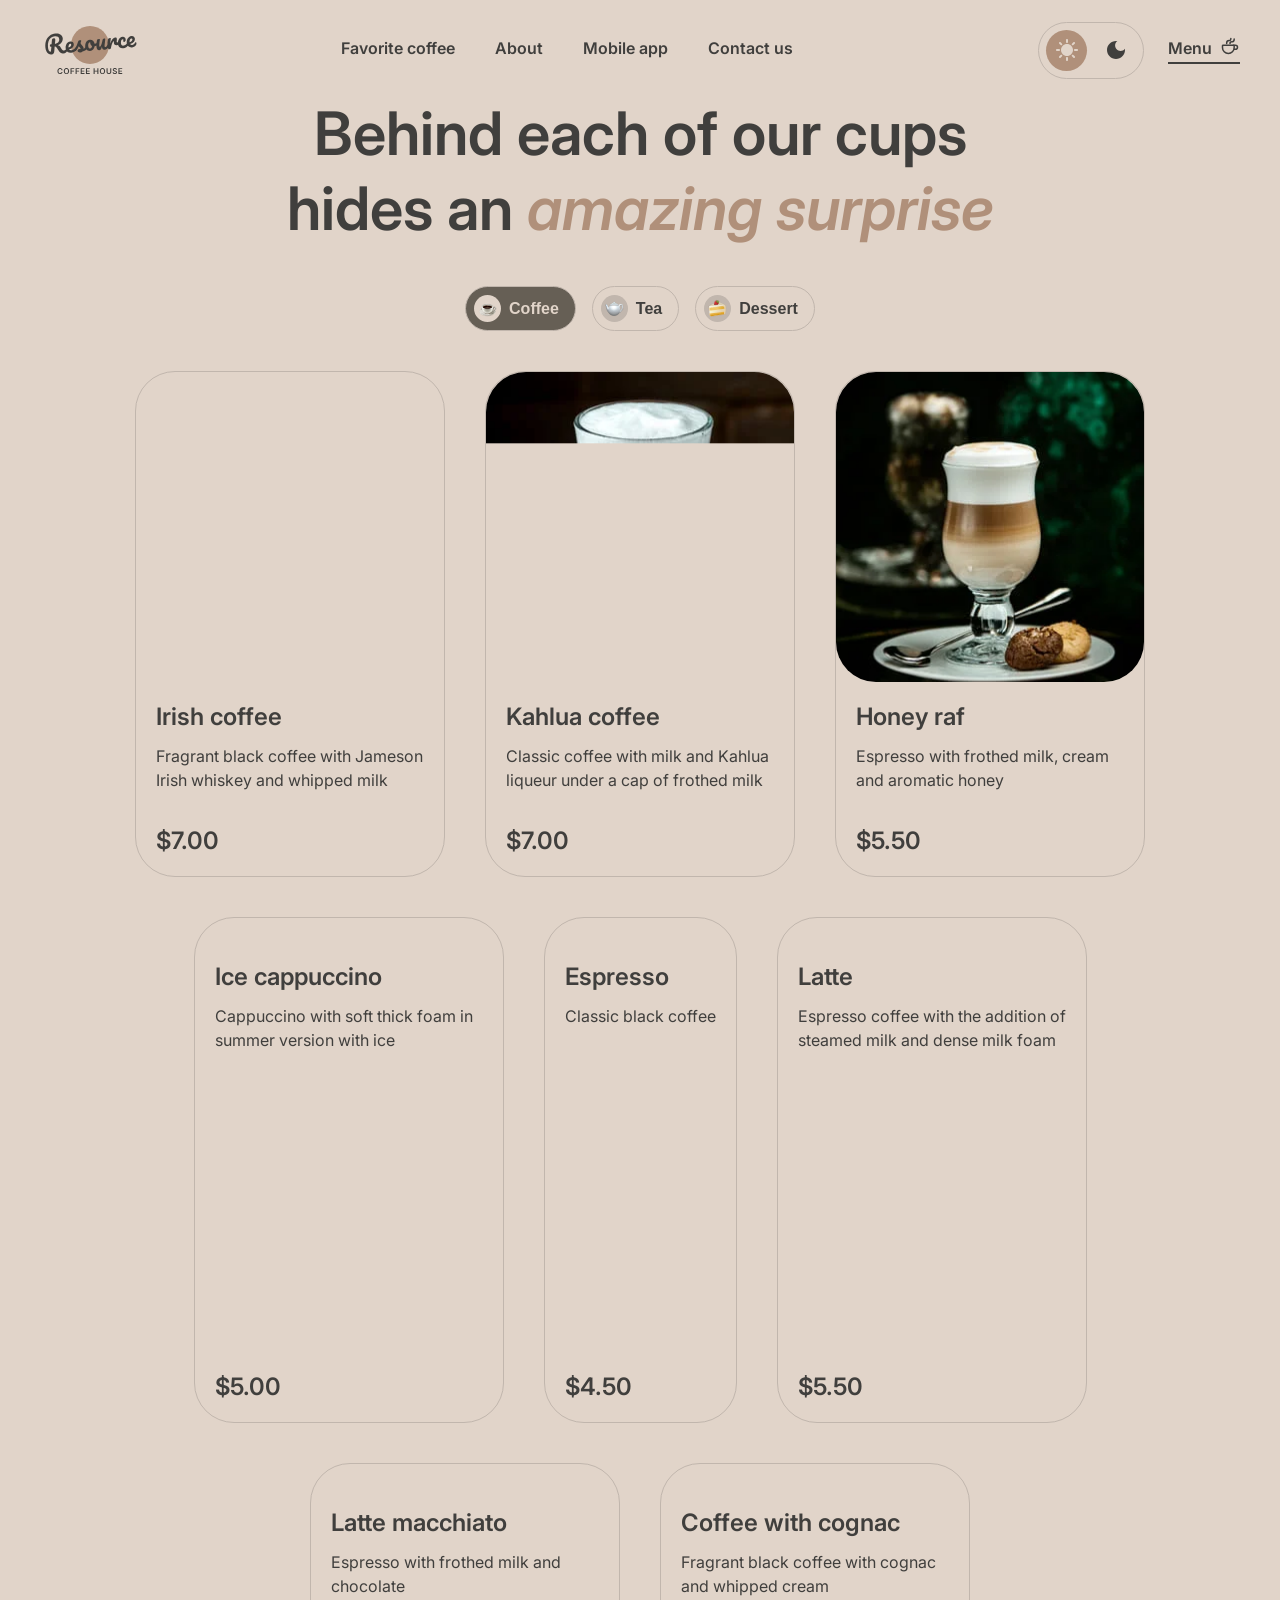
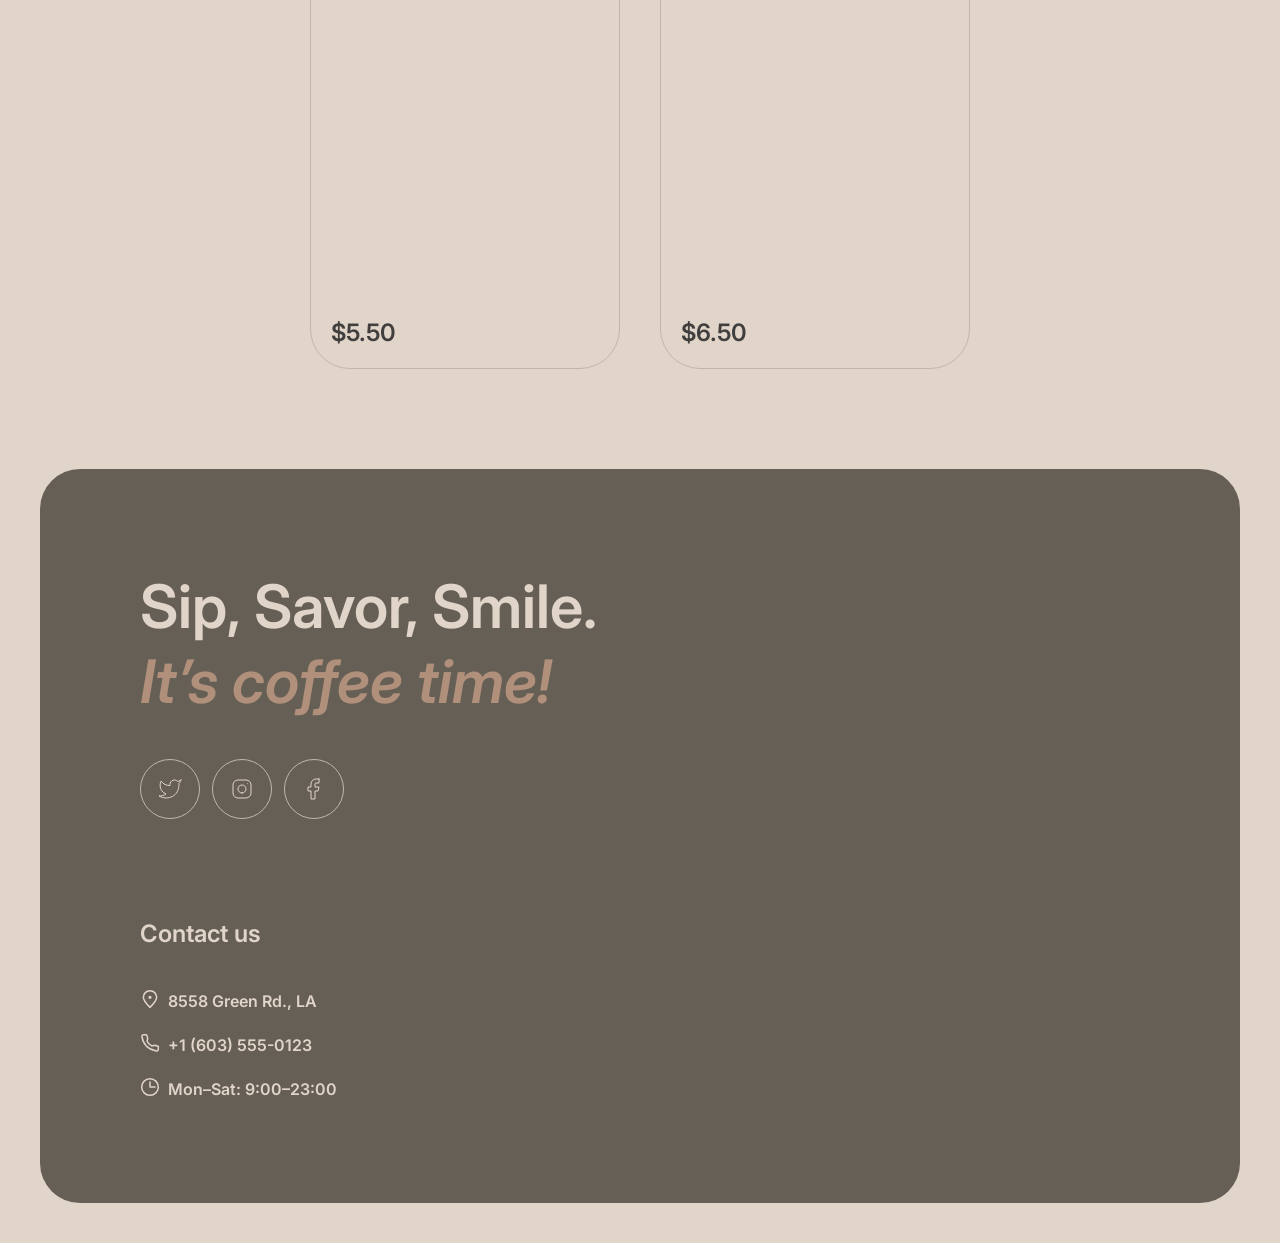
==== menu-copy.html @ 73a3c866 "feat: display main information in modal" ====
<!DOCTYPE html>
<html lang="en" class="page" data-theme="light">
<head>
  <meta charset="UTF-8">
  <meta name="viewport" content="width=device-width, initial-scale=1.0">
  <script>
    (function () {
      try {
        const stored = localStorage.getItem('theme');
        const systemPrefers = matchMedia('(prefers-color-scheme: dark)').matches ? 'dark' : 'light';
        const theme = stored === 'dark' || stored === 'light' ? stored : systemPrefers;
        document.documentElement.setAttribute('data-theme', theme);
      } catch (e) {}
      document.documentElement.classList.add('no-transition');
      window.addEventListener('load', () => {
        requestAnimationFrame(() => {
          document.documentElement.classList.remove('no-transition');
        });
      });
    })();
  </script>
  <link rel="shortcut icon" href="assets/img/logo-dark.svg" type="image/x-icon">
  <link rel="preconnect" href="https://fonts.googleapis.com">
  <link rel="preconnect" href="https://fonts.gstatic.com" crossorigin>
  <link href="https://fonts.googleapis.com/css2?family=Inter:ital,opsz,wght@0,14..32,100..900;1,14..32,100..900&display=swap" rel="stylesheet">
  <link rel="stylesheet" href="css/style.css">
  <title>Coffee House</title>
</head>
<body>
  <header class="header container">
    <a class="header__logo" href="index.html" aria-label="Resource - Home">
      <img class="header__logo-img header__logo-img--light" aria-hidden="true" src="assets/img/logo.svg" alt="">
      <img class="header__logo-img header__logo-img--dark" aria-hidden="true" src="assets/img/logo-dark.svg" alt="">
    </a>
    <nav class="nav" aria-label="Main">
      <ul class="nav__list">
        <li class="nav__item"><a class="nav__link" href="index.html#coffee">Favorite coffee</a></li>
        <li class="nav__item"><a class="nav__link" href="index.html#about">About</a></li>
        <li class="nav__item"><a class="nav__link" href="index.html#mobile">Mobile app</a></li>
        <li class="nav__item"><a class="nav__link" href="#contact">Contact us</a></li>
        <li class="nav__item nav__item--last">
          <a class="nav__link menu menu--active menu--mobile" href="menu.html">
            <span class="menu__text">Menu</span>
            <svg class="menu__icon nav__icon" aria-hidden="true" focusable="false" width="20" height="20" viewBox="0 0 20 20" fill="none" xmlns="http://www.w3.org/2000/svg">
              <path class="menu__path" d="M14.167 9.76667V11.6667C14.167 14.8883 11.5553 17.5 8.33366 17.5C5.112 17.5 2.50033 14.8883 2.50033 11.6667V9.76667C2.50033 9.4353 2.76896 9.16667 3.10033 9.16667H13.567C13.8984 9.16667 14.167 9.4353 14.167 9.76667Z" stroke="#403F3D" stroke-width="1.5" stroke-linecap="round" stroke-linejoin="round"/>
              <path class="menu__path" d="M10.0003 7.50008C10.0003 6.66675 10.5956 5.83341 11.786 5.83341C13.101 5.83341 14.167 4.76743 14.167 3.45246V2.91675" stroke="#403F3D" stroke-width="1.5" stroke-linecap="round" stroke-linejoin="round"/>
              <path class="menu__path" d="M6.66634 7.5V7.08333C6.66634 5.70262 7.78563 4.58333 9.16634 4.58333C10.0868 4.58333 10.833 3.83714 10.833 2.91667V2.5" stroke="#403F3D" stroke-width="1.5" stroke-linecap="round" stroke-linejoin="round"/>
              <path class="menu__path" d="M13.333 9.16675H15.4163C16.5669 9.16675 17.4997 10.0995 17.4997 11.2501C17.4997 12.4007 16.5669 13.3334 15.4163 13.3334H14.1663" stroke="#403F3D" stroke-width="1.5" stroke-linecap="round" stroke-linejoin="round"/>
            </svg>
          </a>
        </li>
      </ul>
    </nav>
    <div class="header__actions">
      <button class="theme-switch" type="button" role="switch" aria-checked="false" aria-label="Switch theme">
        <span class="theme-switch__icon-wrapper theme-switch__icon-wrapper--light">
          <svg class="theme-switch__icon" width="22" height="22" viewBox="0 0 22 22" fill="none" xmlns="http://www.w3.org/2000/svg">
            <path class="theme-switch__path" d="M10 3V1C10 0.45 10.45 0 11 0C11.55 0 12 0.45 12 1V3C12 3.55 11.55 4 11 4C10.45 4 10 3.55 10 3ZM17.36 6.05L18.77 4.63C19.16 4.24 19.16 3.61 18.77 3.22C18.38 2.83 17.75 2.83 17.36 3.22L15.95 4.64C15.56 5.03 15.56 5.66 15.95 6.05C16.34 6.44 16.97 6.44 17.36 6.05ZM21 10H19C18.45 10 18 10.45 18 11C18 11.55 18.45 12 19 12H21C21.55 12 22 11.55 22 11C22 10.45 21.55 10 21 10ZM11 18C10.45 18 10 18.45 10 19V21C10 21.55 10.45 22 11 22C11.55 22 12 21.55 12 21V19C12 18.45 11.55 18 11 18ZM4.64 6.05L3.22 4.64C2.83 4.25 2.83 3.61 3.22 3.23C3.61 2.85 4.25 2.84 4.63 3.23L6.04 4.64C6.43 5.03 6.43 5.67 6.04 6.05C5.65 6.43 5.02 6.44 4.64 6.05ZM15.95 15.95C15.56 16.34 15.56 16.98 15.95 17.36L17.36 18.77C17.75 19.16 18.39 19.16 18.77 18.77C19.16 18.38 19.16 17.74 18.77 17.36L17.36 15.95C16.98 15.56 16.34 15.56 15.95 15.95ZM1 12H3C3.55 12 4 11.55 4 11C4 10.45 3.55 10 3 10H1C0.45 10 0 10.45 0 11C0 11.55 0.45 12 1 12ZM4.64 18.78L6.05 17.37C6.44 16.98 6.44 16.34 6.05 15.96C5.66 15.58 5.02 15.57 4.64 15.96L3.23 17.37C2.84 17.76 2.84 18.4 3.23 18.78C3.61 19.17 4.25 19.17 4.64 18.78ZM11 5C7.69 5 5 7.69 5 11C5 14.31 7.69 17 11 17C14.31 17 17 14.31 17 11C17 7.69 14.31 5 11 5Z"/>
          </svg>
        </span>
        <span class="theme-switch__icon-wrapper theme-switch__icon-wrapper--dark">
          <svg class="theme-switch__icon" width="18" height="18" viewBox="0 0 18 18" fill="none" xmlns="http://www.w3.org/2000/svg">
            <path class="theme-switch__path" d="M9 0C4.03 0 0 4.03 0 9C0 13.97 4.03 18 9 18C13.97 18 18 13.97 18 9C18 8.54 17.96 8.08 17.9 7.64C16.92 9.01 15.32 9.9 13.5 9.9C10.52 9.9 8.1 7.48 8.1 4.5C8.1 2.69 8.99 1.08 10.36 0.0999999C9.92 0.0399999 9.46 0 9 0Z"/>
          </svg>
        </span>
      </button>
      <a class="nav__link menu  menu--active menu--desktop" href="menu.html">
        <span class="menu__text">Menu</span>
        <svg class="menu__icon" aria-hidden="true" focusable="false" width="20" height="20" viewBox="0 0 20 20" fill="none" xmlns="http://www.w3.org/2000/svg">
          <path class="menu__path" d="M14.167 9.76667V11.6667C14.167 14.8883 11.5553 17.5 8.33366 17.5C5.112 17.5 2.50033 14.8883 2.50033 11.6667V9.76667C2.50033 9.4353 2.76896 9.16667 3.10033 9.16667H13.567C13.8984 9.16667 14.167 9.4353 14.167 9.76667Z" stroke="#403F3D" stroke-width="1.5" stroke-linecap="round" stroke-linejoin="round"/>
          <path class="menu__path" d="M10.0003 7.50008C10.0003 6.66675 10.5956 5.83341 11.786 5.83341C13.101 5.83341 14.167 4.76743 14.167 3.45246V2.91675" stroke="#403F3D" stroke-width="1.5" stroke-linecap="round" stroke-linejoin="round"/>
          <path class="menu__path" d="M6.66634 7.5V7.08333C6.66634 5.70262 7.78563 4.58333 9.16634 4.58333C10.0868 4.58333 10.833 3.83714 10.833 2.91667V2.5" stroke="#403F3D" stroke-width="1.5" stroke-linecap="round" stroke-linejoin="round"/>
          <path class="menu__path" d="M13.333 9.16675H15.4163C16.5669 9.16675 17.4997 10.0995 17.4997 11.2501C17.4997 12.4007 16.5669 13.3334 15.4163 13.3334H14.1663" stroke="#403F3D" stroke-width="1.5" stroke-linecap="round" stroke-linejoin="round"/>
        </svg>
      </a>
      <button
        class="burger"
        type="button"
        aria-expanded="false"
        aria-controls="main-nav"
        aria-label="Open menu"
      >
      <span class="burger__box" aria-hidden="true">
        <span class="burger__line burger__line--top"></span>
        <span class="burger__line burger__line--bottom"></span>
      </span>
    </button>
    </div>
  </header>

  <main class="main container">
    <div class="section">
      <h1 class="visually-hidden">Menu</h1>
      <p class="title title--menu">Behind each of our cups hides an <span class="title--highlight">amazing surprise</span></p>
      
      <dialog class="modal" aria-describedby="modal-title">
        <article class="card">
          <div class="card__picture-wrapper">
            <picture class="card__picture">
              <!-- mobile -->
              <source
              media="(max-width: 680px)"
              srcset="[data-uri]">

              <!-- desktop-tablet -->
              <source srcset="assets/img/menu/coffee-1-340.webp 1x, assets/img/menu/coffee-1.webp 2x" type="image/webp">
              <source srcset="assets/img/menu/coffee-1-340.jpg 1x, assets/img/menu/coffee-1.jpg 2x" type="image/jpeg">
    
              <!-- fallback -->
              <img class="card__img" src="assets/img/menu/coffee-1-340.jpg" alt="" loading="lazy">
            </picture>
          </div>
          <div class="card__content">
            <h2 class="card__title modal__title" id="modal-title">Irish coffee</h2>
            <p class="card__description modal__description">
              Fragrant black coffee with Jameson Irish whiskey and whipped milk
            </p>

            <fieldset>
              <legend>Size</legend>
              <input id="s-option" type="radio" name="sizes" value="s" checked/>
              <label for="s-option">200ml</label>
              <input id="m-option" type="radio" name="sizes" value="m" />
              <label for="m-option">300ml</label>
              <input id="l-option" type="radio" name="sizes" value="l" />
              <label for="l-option">400ml</label>
            </fieldset>

            <fieldset>
              <legend>
                Additives
              </legend>

              <input 
                type="checkbox" 
                id="sugar-option" 
                name="additives" 
                value="sugar" 
              />
              <label for="sugar-option">Sugar</label>

              <input
                type="checkbox"
                id="cinnamon-option"
                name="additives"
                value="cinnamon"
              />
              <label for="cinnamon-option">Cinnamon</label>
              <input
                type="checkbox"
                id="syrup-option"
                name="additives"
                value="syrup"
              />
              <label for="syrup-option">Syrup</label>
              
            </fieldset>
            
            <p class="card__price modal__price">$7.00</p>
            <button type="button" class="modal__close">
              <span class="modal__close-text">Close</span>
            </button>
          </div>
        </article>
      </dialog>
      <div class="cards"></div>
    </div>
  </main>

  <footer class="footer container">
    <div class="footer__social">
      <p class="title">Sip, Savor, Smile. <br><span class="title--highlight">It’s coffee time!</span></p>
      <ul class="social-links">
        <li class="social-links__item">
          <a class="social-links__a" href="https://x.com/" aria-label="X (Twitter)">
            <svg class="social-links__icon" aria-hidden="true" viewBox="0 0 24 24" fill="none" xmlns="http://www.w3.org/2000/svg">
              <path class="social-links__path" d="M23 3.01006C23 3.01006 20.9821 4.20217 19.86 4.54006C19.2577 3.84757 18.4573 3.35675 17.567 3.13398C16.6767 2.91122 15.7395 2.96725 14.8821 3.29451C14.0247 3.62177 13.2884 4.20446 12.773 4.96377C12.2575 5.72309 11.9877 6.62239 12 7.54006V8.54006C10.2426 8.58562 8.50127 8.19587 6.93101 7.4055C5.36074 6.61513 4.01032 5.44869 3 4.01006C3 4.01006 -1 13.0101 8 17.0101C5.94053 18.408 3.48716 19.109 1 19.0101C10 24.0101 21 19.0101 21 7.51006C20.9991 7.23151 20.9723 6.95365 20.92 6.68006C21.9406 5.67355 23 3.01006 23 3.01006Z" stroke-linecap="round" stroke-linejoin="round"/>
            </svg>
          </a>
        </li>
        <li class="social-links__item">
          <a class="social-links__a" href="https://www.instagram.com/" aria-label="Instagram">
            <svg class="social-links__icon" aria-hidden="true" viewBox="0 0 24 24" fill="none" xmlns="http://www.w3.org/2000/svg">
              <path class="social-links__path" d="M12 16C14.2091 16 16 14.2091 16 12C16 9.79086 14.2091 8 12 8C9.79086 8 8 9.79086 8 12C8 14.2091 9.79086 16 12 16Z" stroke-linecap="round" stroke-linejoin="round"/>
              <path class="social-links__path" d="M3 16V8C3 5.23858 5.23858 3 8 3H16C18.7614 3 21 5.23858 21 8V16C21 18.7614 18.7614 21 16 21H8C5.23858 21 3 18.7614 3 16Z"/>
              <path class="social-links__path" d="M17.5 6.51L17.51 6.49889" stroke-linecap="round" stroke-linejoin="round"/>
            </svg>
          </a>
        </li>
        <li class="social-links__item">
          <a class="social-links__a" href="https://www.facebook.com/" aria-label="Facebook">
            <svg class="social-links__icon" aria-hidden="true" viewBox="0 0 24 24" fill="none" xmlns="http://www.w3.org/2000/svg">
              <path class="social-links__path" d="M17 2H14C12.6739 2 11.4021 2.52678 10.4645 3.46447C9.52678 4.40215 9 5.67392 9 7V10H6V14H9V22H13V14H16L17 10H13V7C13 6.73478 13.1054 6.48043 13.2929 6.29289C13.4804 6.10536 13.7348 6 14 6H17V2Z" stroke-linecap="round" stroke-linejoin="round"/>
            </svg>
          </a>
        </li>
      </ul>
    </div>
    <section class="footer__contact" id="contact" aria-labelledby="contact-title">
      <h2 id="contact-title" class="footer__title">Contact us</h2>
      <address class="footer-address">
        <a 
          class="footer-address__item footer-address__item--location"
          href="https://www.google.com/maps/search/?api=1&query=8558+Green+Rd,+Los+Angeles,+CA"
          target="_blank"
          rel="noopener noreferrer"
        >
          8558 Green Rd., LA
        </a>
        <a 
          class="footer-address__item footer-address__item--tel" 
          href="tel:+16035550123"
        >
          +1 (603) 555-0123
        </a>
      </address>
      <p class="footer-time footer-address__item--time">Mon–Sat: 9:00–23:00</p>
    </section>
  </footer>
  <script type="module" src="scripts/index.js"></script>
</body>
</html>
---- css/style.css ----
:root {
  color-scheme: light;
  /* Colors */
  --text-primary: #403f3d;
  --text-inverse: #e1d4c9;
  --text-accent: #b0907a;

  --bg-page: #e1d4c9;
  --bg-container: #665f55;
  --bg-overlay: rgb(64 63 61 / 80%);

  --border-primary: #c1b6ad;
  --border-inverse: #665f55;
  --modal-primary: #403F3DCC;

  /* Typography  */
  --font-size-h1: 4.5rem;
  --font-size-h2: 3.75rem;
  --font-size-h3: 1.5rem;
  --font-size-regular: 1rem;
  --font-size-small: 0.625rem;
  --font-size-menu: 2rem;

  --line-height-standard: 150%;
  --line-height-button-small: 140%;
  --line-height-title: 125%;
  --line-height-h1: 105%;

  --font-weight-standard: 400;
  --font-weight-bold: 600;

  /* Spacing */
  --indent-standard: 2.5rem; /*40px*/
  --indent-half: 1.25rem; /*20px*/
  --indent-small: 1rem; /*16px*/
  --indent-section: 6.25rem; /*100px*/
  --indent-button: 4rem; /*64px*/
  --indent-button-small: 0.75rem; /*12px*/
  --indent-gap: 0.75rem; /*12px*/
  --indent-icon-gap: 0.5rem; /*8px*/
  --indent-nav-gap: 1.5rem; /*24px*/
  --indent-gap-small: 0.125rem;
  --indent-icon: 1.063rem; /*17px*/
  --indent-tablet: 3.75rem; /*60px*/

  /* Radius */
  --radius-big: 6.25rem; /*100px*/
  --radius-standard: 2.5rem; /*40px*/
  --radius-half: 1.25rem; /*20px*/

  /* Components */
  --size-card: 30rem;
  --size-slider-button: 3.75rem;
  --size-dot-gap: 0.75rem; /*12px*/
  --size-dot-width: 2.5rem;
  --size-dot-height: 0.25rem;

  --size-about-width: 41.25rem;
  --size-about-big-height: 36.875rem;
  --size-about-small-height: 26.875rem;
  --size-button-icon: 2.25rem; /*36px*/
  --size-social-icon: 1.5rem; /*24px*/
  --size-icon-standard: 1.5rem; /*24px*/
  --size-icon-small: 1.25rem; /*20px*/
  --size-icon-big: 2.5rem; /*40px*/

  --max-width-button: 12.5rem;
  --min-width-button: 12.5rem;
  --max-width-container: 85rem;
}

[data-theme="dark"] {
  color-scheme: dark;

  --text-primary: #e1d4c9;
  --text-inverse: #e1d4c9;
  --text-accent: #b0907a;

  --bg-page: #292826;
  --bg-container: #403f3d;
  --bg-overlay: rgb(41 40 38 / 80%);

  --border-primary: #665f55;
  --border-inverse: #c1b6ad;
}

*, 
*::after, 
*::before {
  box-sizing: border-box;
}

.page {
  font-size: 16px;
  scroll-behavior: smooth;
}

.page--locked,
.page--clip {
  overflow: hidden;
}

.visually-hidden {
  position: absolute;
  width: 1px;
  height: 1px;
  overflow: hidden;
  clip-path: inset(50%);
  white-space: nowrap;
  padding: 0;
  margin: -1px;
  border: 0;
}

body {
  display: block;
  margin: 0;
  padding: 0 var(--indent-standard);
  font-family: "Inter", sans-serif;
  font-optical-sizing: auto;
  font-weight: var(--font-weight-standard);
  font-style: normal;
  line-height: var(--line-height-standard);
  color: var(--text-primary);
  background-color: var(--bg-page);
}

.container {
  max-width: var(--max-width-container);
  margin: 0 auto;
}

/* Header */
.header {
  display: flex;
  justify-content: space-between;
  align-items: center;
  padding-top: var(--indent-half);
  margin-bottom: var(--indent-small);
  color: var(--text-primary);
}

.header__logo {
  display: flex;
  align-items: center;
  text-decoration: none;
  height: 3.75rem;
}

.header__logo-img--dark {
  display: none;
}

[data-theme="dark"] .header__logo-img--light {
  display: none;
}

[data-theme="dark"] .header__logo-img--dark {
  display: block;
}

.header__actions {
  display: flex;
  align-items: center;
  gap: var(--indent-nav-gap);
  padding-left: 2.75rem;
}

/* Navigation */
.nav {
  display: flex;
}

.nav__list {
  display: flex;
  list-style: none;
  margin: 0;
  padding: 0;
  gap: var(--indent-standard);
}

.nav__item {
  display: block;
}

.nav__link {
  position: relative;
  display: block;
  padding-bottom: 4px;
  font-family: inherit;
  font-weight: var(--font-weight-bold);
  color: var(--text-primary);
  text-decoration: none;
  line-height: var(--line-height-standard);
  overflow-x: hidden;
  transition: color 0.15s ease-in;
}

.nav__item--last {
  display: none;
}

/* Menu */
.menu {
  position: relative;
  display: flex;
  gap: var(--indent-icon-gap);
  text-decoration: none;
  font-size: var(--font-size-regular);
  font-weight: var(--font-weight-bold);
  line-height: var(--line-height-standard);
  padding-bottom: 4px;
  overflow-x: hidden;
}

.nav__link::after,
.menu::after {
  content: '';
  display: block;
  position: absolute;
  bottom: 0;
  width: 100%;
  height: 2px;
  background-color: var(--text-primary);
  transform: translateX(-101%);
  transition: transform 0.15s ease-in;
}

.menu__path {
  stroke: var(--text-primary);
}



.nav__link--active::after,
.menu--active::after {
  transform: translateX(0%);
  transition: none;
}

/* Theme-switch */
.theme-switch {
  display: flex;
  padding: 7px;
  border: 1px solid var(--border-primary);
  border-radius: var(--radius-big);
  gap: 8px;
  background: none;
  font: inherit;
  color: inherit;
  text-align: left;
  cursor: pointer;
}

.theme-switch__icon-wrapper {
  position: relative;
  display: block;
  width: 41px;
  height: 41px;
  border-radius: 50%;
  transition: background-color 0.15s ease-in;
}

.theme-switch__icon-wrapper--light {
  background-color: var(--text-accent);
}

.theme-switch__icon-wrapper--light .theme-switch__path {
  fill: var(--text-inverse);
}


.theme-switch__icon-wrapper--dark .theme-switch__path {
  fill: var(--text-primary);
}

.theme-switch__icon {
  position: absolute;
  top: 50%;
  left: 50%;
  transform: translate(-50%, -50%);
}

[data-theme = "dark"] .theme-switch__icon-wrapper--light {
  background-color: transparent;
}

[data-theme = "dark"] .theme-switch__icon-wrapper--dark {
  background-color: var(--text-accent);
}

/* Burger */
.burger {
  display: none;
}


/* Button */
.button {
  display: inline-block;
  border: none;
  padding: var(--indent-half) var(--indent-button);
  background-color: var(--bg-page);
  border-radius: var(--radius-big);
  line-height: var(--line-height-standard);
  font-weight: var(--font-weight-bold);
  font-size: var(--font-size-regular);
  color: var(--text-primary);
}

.button-hero { 
  position: relative;
  display: flex;
  min-width: 12.5rem;
  min-height: 64px;
  gap: var(--indent-icon-gap);
  text-decoration: none;
  font-size: var(--font-size-regular);
  font-weight: var(--font-weight-bold);
  line-height: var(--line-height-standard);
  overflow-x: hidden;
  padding-right: calc(var(--indent-button) - var(--size-icon-small) - var(--indent-icon-gap));
}

.button-hero__wrapper {
  position: absolute;
  display: inline-block;
  gap: 8px;
  transform: translateX(15px);
  transition: transform 0.15s ease-in;
}

.button-hero__text {
  display: block;
  padding-right: 28px;
}

.button-hero__icon {
  position: absolute;
  top: 50%;
  left: 100%;
  display: inline-block;
  transform: translate(-100%, -50%);
  opacity: 0;
  transition: opacity 0.2s ease-in;
}

.button-hero__path {
  stroke: var(--text-primary);
}

/* Title */
.title {
  margin: 0;
  margin-bottom: var(--indent-standard);
  font-size: var(--font-size-h2);
  line-height: var(--line-height-title);
  font-weight: var(--font-weight-bold);
}

.title--highlight {
  color: var(--text-accent);
  font-style: italic;
}

.title--menu {
  max-width: 50rem;
  margin-left: auto;
  margin-right: auto;
  text-align: center;
}

/* Section */
.section {
  margin-bottom: var(--indent-section);
}

/* Hero Section */
.hero {
  display: flex;
  padding: var(--indent-section);
  background-color: var(--bg-container);
  background-image: url("../assets/img/img-hero.jpg");
  background-size: cover;
  background-position: center;
  border-radius: var(--radius-standard);
}

.hero__content {
  display: flex;
  max-width: 40%;
  min-width: 33rem;
  flex-direction: column;
  align-items: flex-start;
  color: var(--text-inverse);
}

.hero__title {
  margin: 0;
  margin-bottom: var(--indent-standard);
  font-size: var(--font-size-h1);
  line-height: var(--line-height-h1);
}

.hero__title--highlight {
  color: var(--text-accent);
  font-style: italic;
}

.hero__description {
  margin: 0;
  margin-bottom: var(--indent-standard);
  font-size: var(--font-size-regular);
  line-height: var(--line-height-standard);
  font-weight: var(--font-weight-standard);
}

/* Slider */
.slider {
  position: relative;
  width: 100%;
  display: flex;
  flex-direction: column;
  align-items: center;
}

.slider-nav {
  position: absolute;
  display: flex;
  width: 100%;
  justify-content: space-between;
  top: 47%;
  transform: translateY(-50%);
}

.slider-nav__button {
  width: var(--size-slider-button);
  height: var(--size-slider-button);
  border: 1px solid var(--border-inverse);
  border-color: var(--border-inverse);
  background-color: transparent;
  border-radius: 50%;
  cursor: pointer;
  
  transition: background-color 0.15s ease-in, border-color 0.15s ease-in;
}


.slider-nav__path {
  stroke: var(--text-primary)
}

.slider-track-wrapper {
  width: calc(100% - 308px);
  overflow: hidden;
}

.slider-track {
  display: flex;
  margin-bottom: var(--indent-half);
}

.slider-card {
  min-width: 100%;
  display: flex;
  flex-direction: column;
  align-items: center;
  justify-content: center;
}

.slider-card__picture {
  width: var(--size-card);
  height: var(--size-card);
}

.slider-card__image-wrapper {
  width: var(--size-card);
  height: var(--size-card);
  margin-bottom: var(--indent-half);
  overflow: hidden;
}

.slider-card__title {
  margin: 0;
  margin-bottom: var(--indent-small);
  max-width: var(--size-card);
  font-size: var(--font-size-h3);
  line-height: var(--line-height-title);
  font-weight: var(--font-weight-bold);
}

.slider-card__price {
  margin: 0;
  max-width: var(--size-card);
  font-size: var(--font-size-h3);
  line-height: var(--line-height-title);
  font-weight: var(--font-weight-bold);
}

.slider-card__description {
  margin: 0;
  margin-bottom: var(--indent-small);
  max-width: var(--size-card);
  text-align: center;
  font-size: var(--font-size-regular);
  font-weight: var(--font-weight-standard);
  line-height: var(--line-height-standard);
}

.slider-dots {
  display: flex;
  justify-content: center;
  gap: var(--size-dot-gap);
}

.slider-dot {
  position: relative;
  width: var(--size-dot-width);
  height: var(--indent-half);
  border: none;
  background: none;
  cursor: pointer;
}

.slider-dot::before {
  content: "";
  position: absolute;
  bottom: 0;
  width: var(--size-dot-width);
  height: var(--size-dot-height);
  border-radius: var(--radius-big);
  background-color: var(--border-primary);
  transform: translate(-50%, 50%);
  transition: background-color 0.15s ease-in;
}

.slider-dot[aria-current="true"]::before {
  background-color: var(--border-inverse);
}

.coffee {
  display: flex;
  flex-direction: column;
  align-items: center;
  justify-content: center;
}

/* about */
.about__pictures {
  display: grid;
  grid-template-columns:repeat(2, 1fr);
  grid-template-rows: 
    var(--size-about-small-height) 
    calc(
      var(--size-about-big-height)
      - var(--size-about-small-height)
      - var(--indent-standard)
    )
    var(--size-about-small-height);
  gap: var(--indent-standard);
  margin: 0;
  padding: 0;
}

.about__picture-wrapper {
  overflow: hidden;
  border-radius: var(--radius-half);
}

.about__picture-wrapper--big-top {
  grid-column: 1;
  grid-row: 1 / 3;
}

.about__picture-wrapper--small-top {
  grid-column: 2;
  grid-row: 1;
}

.about__picture-wrapper--small-bottom {
  grid-column: 1;
  grid-row: 3;
}

.about__picture-wrapper--big-bottom {
  grid-column: 2;
  grid-row: 2 / 4;
}

.about__picture {
  display: block;
  width: 100%;
  height: 100%;
  cursor: pointer;
}

.about__img {
  width: 100%;
  height: 100%;
  object-fit: cover;
  scale: 1.1;
  transition: scale 0.15s ease-in;
}

/*mobile*/
.mobile {
  display: flex;
  align-items: center;
  gap: var(--indent-section);
  width: 100%;
}

.mobile__content {
  display: flex;
  flex-direction: column;
  max-width: calc(50% - var(--indent-section)/2);
}

.mobile__description {
  margin: 0;
  margin-bottom: var(--indent-standard);
}

.mobile__links {
  display: flex;
  justify-content: flex-start;
  list-style: none;
  margin: 0;
  padding: 0;
  gap: var(--indent-half);
}

.mobile__link-container {
  width: calc(50% - var(--indent-half) / 2);
  max-width: var(--max-width-button);
}

.mobile__link {
  position: relative;
  display: flex;
  flex-direction: column;
  gap: var(--indent-gap-small);
  width: 100%;
  max-width: var(--max-width-button);
  padding: var(--indent-button-small);
  padding-left: calc(var(--indent-half) + var(--size-button-icon) + var(--indent-icon-gap));
  border: 1px solid var(--border-inverse);
  border-radius: var(--radius-big);
  text-decoration: none;
  font-weight: var(--font-weight-bold);
  line-height: var(--line-height-standard);
  color: var(--text-primary);
  transition: background-color 0.15s ease-in, border-color 0.15s ease-in, color 0.15s ease-in;
}

.mobile__link-svg {
  position: absolute;
  left: var(--indent-half);
  width: var(--size-button-icon);
  height: var(--size-button-icon);
}

.mobile__link-text--small {
  font-size: var(--font-size-small);
  line-height: var(--line-height-button-small);
}

.mobile__path {
  fill: var(--text-primary);
  transition: fill 0.15s ease-in;
}

/* footer */
.footer {
  display: flex;
  align-items: center;
  background-color: var(--bg-container);
  margin-bottom: var(--indent-standard);
  padding: var(--indent-section);
  border-radius: var(--radius-standard);
  color: var(--text-inverse);
  gap: var(--indent-section);
}

.footer__social {
  width: calc(50% - var(--indent-section) / 2);
}

.footer__title {
  margin: 0;
  margin-bottom: var(--indent-standard);
  font-size: var(--font-size-h3);
  font-weight: var(--font-weight-bold);
  line-height: var(--line-height-title);
}

.footer-address {
  display: flex;
  flex-direction: column;
  gap: calc(var(--indent-half) - 2px);
  font-style: normal;
  margin-bottom: calc(var(--indent-half) - 2px);
}

.footer-address__item,
.footer-time {
  position: relative;
  padding: 0;
  margin: 0;
  padding-left: calc(var(--indent-half) + var(--indent-icon-gap));
  padding-bottom: 2px;
  font-size: var(--font-size-regular);
  line-height: var(--line-height-standard);
  font-weight: var(--font-weight-bold);
  text-decoration: none;
  color: var(--text-inverse);
  overflow-x: hidden;
}

.footer-address__item::before,
.footer-time::before {
  position: absolute;
  content: '';
  display: block;
  width: var(--size-icon-small);
  height: var(--size-icon-small);
  top: 0;
  left: 0;
  background-repeat: no-repeat;
}

.footer-address__item::after,
.footer-time::after {
  position: absolute;
  content: '';
  display: block;
  width: 100%;
  height: 2px;
  bottom: 0;
  left: 0;
  background-color: var(--text-inverse);
  transform: translateX(-101%);
  transition: transform 0.15s ease-in;
}

.footer-address__item--location::before {
  background-image: url(../assets/img/icons/pin-alt.svg);
}

.footer-address__item--tel::before {
  background-image: url(../assets/img/icons/phone.svg);
}

.footer-time::before {
  background-image: url(../assets/img/icons/clock.svg);
}

.social-links {
  display: flex;
  list-style: none;
  margin: 0;
  padding: 0;
  gap: var(--indent-button-small);
}

.social-links__item {
  display: block;
}

.social-links__a {
  display: block;
  padding: var(--indent-icon);
  border: 1px solid var(--border-primary);
  border-radius: var(--radius-big);
  background-color: transparent;
  transition: background-color 0.15s ease-in, border-color 0.15s ease-in;
}

.social-links__icon {
  display: block;
  width: var(--size-social-icon);
  height: var(--size-social-icon);
}

.social-links__path {
  stroke: var(--text-inverse);
  transition: stroke 0.15s ease-in;
}

/*cards-tabs*/
.cards-tabs {
  display: flex;
  gap: var(--indent-small);
  justify-content: center;
  margin-bottom: var(--indent-standard);
}

.cards-tabs__item {
  display: flex;
  padding: 8px;
  padding-right: calc(8px * 2);
  gap: 8px;
  align-items: center;
  border: 1px solid var(--border-primary);
  border-radius: var(--radius-big);
  background: none;
  color: var(--text-primary);
  cursor: pointer;
  transition: background-color 0.15s ease-in, color 0.15s ease-in;
}

.cards-tabs__item[aria-selected="true"] {
  background-color: var(--bg-container);
  color: var(--text-inverse);
}

.cards-tabs__icon {
  display: block;
  width: 27px;
  height: 27px;
  padding: 3px;
  border-radius: 50%;
  background-color: var(--border-primary);
  transition: background-color 0.15s ease-in;
}

.cards-tabs__item[aria-selected="true"] .cards-tabs__icon {
  background-color: var(--bg-page);
}

.cards-tabs__text {
  font-size: var(--font-size-regular);
  font-weight: var(--font-weight-bold);
  text-transform: capitalize;
}

/* cards-list */
.cards-list {
  display: grid;
  grid-template-columns: repeat(4, 1fr);
  gap: var(--indent-standard);
  margin: 0;
  padding: 0;
  list-style: none;
}

.card {
  position: relative;
  display: flex;
  flex-direction: column;
  max-width: calc(var(--max-width-container) / 4 - var(--indent-standard) * 3 / 4);
  min-height: 506px;
  border: 1px solid var(--border-primary);
  border-radius: var(--radius-standard);
  cursor: pointer;
}

.card__picture-wrapper {
  max-height: calc(var(--max-width-container) / 4 - var(--indent-standard) * 3 / 4);
  overflow: hidden;
  border-radius: var(--radius-standard);
}

.card__picture {
  display: block;
  width: 100%;
  height: 100%;
}

.card__img {
  width: 100%;
  height: 100%;
  object-fit: cover;
  scale: 1.1;
  transition: scale 0.15s ease-in;
}

.card__content {
  display: flex;
  flex-direction: column;
  flex-grow: 1;
  gap: var(--indent-gap);
  padding: var(--indent-half);
}

.card__title,
.card__price,
.card__button {
  margin: 0;
  font-size: var(--font-size-h3);
  font-weight: var(--font-weight-bold);
  line-height: var(--line-height-title);
}

.card__description {
  margin: 0;
  font-size: var(--font-size-regular);
  line-height: var(--line-height-standard);
  flex-grow: 1;
}

.card__button {
  padding: 0;
  border: none;
  background: none;
  font: inherit;
  color: inherit;
  text-align: left;
}

.card__button::after {
  content: "";
  position: absolute;
  inset: 0;
  cursor: pointer;
}

.card:has(.card__button:focus-visible) {
  outline: 2px solid var(--border-inverse);
  outline-offset: 2px;
}

.card__button:focus-visible {
  outline: none;
}

/* cards-more */
.cards-more {
  display: block;
  margin: 0 auto;
  padding: calc(var(--indent-small) - 2px);
  line-height: 100%;
  background-color: transparent;
  border: 1px solid var(--border-inverse);
  border-radius: 50%;
  cursor: pointer;
  transition: border-color 0.15s ease-in, background-color 0.15s ease-in;
}

.cards-more[hidden] {
  display: none;
}

.cards-more__icon {
  display: block;
  width: var(--size-icon-standard);
  height: var(--size-icon-standard);
  line-height: 100%;
}

.cards-more__path {
  stroke: var(--text-primary);
  transition: stroke 0.15s ease-in;
}

.modal {
  padding: 0;
  background-color: transparent;
  border: none;
  max-height: calc(100dvh - 2 * var(--indent-small));

  max-width: 800px;
  width: 800px;
  overflow: auto;
}

.modal::backdrop {
  background-color: var(--modal-primary);
}

.modal-card {
  position: relative;
  gap: 20px;
  flex-direction: row;
  width: 100%;
  max-width: 100%;
  /* max-width: 800px;
  width: 800px; */
  padding: var(--indent-small);
  background-color: var(--bg-page);
}

.modal .card__content {
  padding: 0;
  justify-content: space-between;
}

.modal__close {
  display: block;
  width: 100%;
  padding: 10px;
  border: 1px solid var(--border-inverse);
  border-radius: var(--radius-big);
  background-color: var(--bg-page);
  color: var(--text-primary);
  cursor: pointer;
}

.modal__close-text {
  font-size: var(--font-size-regular);
  line-height: var(--line-height-standard);
  font-weight: var(--font-weight-bold);
}

.modal__close:hover {
  background-color: var(--bg-container);
  border-color: var(--bg-container);
  color: var(--text-inverse);
}


.modal .card__picture-wrapper {
  display: block;
  height: 310px;
  width: 310px;
  min-width: 310px;
  max-width: none;
  overflow: hidden;
  border-radius: var(--radius-standard);
}

.no-transition,
.no-transition * {
  transition: none !important;
}

@media (prefers-reduced-motion: no-preference) {
  body,
  .header,
  .footer,
  .card,
  .hero,
  .button,
  .theme-switch,
  .social-links__a,
  .mobile__link,
  .cards-tabs__item {
    transition: background-color 0.15s ease-in, color 0.15s ease-in, border-color 0.15s ease-in;
  }

  .menu__path,
  .slider-nav__path,
  .social-links__path,
  .mobile__path,
  .cards-more__path {
    transition: stroke 0.15s ease-in, fill 0.15s ease-in;
  }
}

@media (max-width: 1439px) {
  .cards-list {
    display: flex;
    align-items: center;
    flex-wrap: wrap;
    justify-content: center;
  }
}

@media (max-width: 1337px) {
  .mobile {
    flex-direction: column;
  }
  
  .mobile__content {
    max-width: 100%;
  }
  
  .footer {
    flex-direction: column;
    align-items:flex-start;
  }
  
  .footer__social {
    width: 100%;
  }

  .about__picture-wrapper--small-top,
  .about__picture-wrapper--small-bottom { display: none; }

  .about__pictures {
    display: flex;
    flex-direction: column;
  }
}

@media (max-width: 1089px) {
  .cards-list {
    margin-bottom: var(--indent-standard);
  }
}

@media (max-width: 880px) {
  .modal {
    width: calc(100dvw - 80px);
    max-width: calc(100dvw - 80px);
  }
  .header__logo {
    padding-right: var(--indent-gap);
  }

  .header__actions {
    gap: var(--indent-small);
    padding-left: var(--indent-gap);
  }

  .hero {
    padding: var(--indent-section) var(--indent-tablet);
  }

  .nav__list {
    gap: var(--indent-small);
  }

  .header {
    margin-bottom: calc(var(--indent-small) + 4px);
  }

  .coffee__title {
    text-align: center;
  }

  .about__picture-wrapper--big-top,
  .about__picture-wrapper--big-bottom {
    max-width: 688px;
    height: 590px;
  }

  .about__img {
    width: 100%;
    height: 100%;
    object-fit: cover;
    object-position: center;
    scale: 1.05;
  }

  .mobile__title {
    max-width: 550px;
  }

  .footer {
    padding: var(--indent-section) var(--indent-tablet);
  }

  .button-hero { 
    position: relative;
    display: flex;
    min-width: 12.5rem;
    min-height: 64px;
    gap: var(--indent-icon-gap);
    text-decoration: none;
    font-size: var(--font-size-regular);
    font-weight: var(--font-weight-bold);
    line-height: var(--line-height-standard);
    overflow-x: hidden;
    padding-right: calc(var(--indent-button) - var(--size-icon-small) - var(--indent-icon-gap));
  }

  .button-hero__wrapper {
    transform: translateX(0);
  }

  .button-hero__icon {
    opacity: 100%;
  }
}

@media (max-width: 787px) {
  .nav__list {
    gap: var(--indent-gap);
  }
}

@media (max-width: 768px) {
  .header__actions {
    gap: var(--indent-nav-gap);
  }

  .menu--desktop {
    display: none;
  }

  .menu {
    gap: var(--indent-small);
  }
  
  .burger {
    position: relative;
    display: block;
    width: calc(var(--size-icon-big) + 4px);
    height: calc(var(--size-icon-big) + 4px);
    background-color: transparent;
    border: 1px solid var(--bg-container);
    border-radius: 50%;
    padding: 0;
    margin: 0;
  }

  .burger__box {
    position: relative;
    display: flex;
    flex-direction: column;
    align-items: center;
    width: 100%;
    height: 100%;
  }

  .burger__line {
    display: block;
    position: absolute;
    height: 1px;
    width: 1rem;
    background-color: var(--text-primary);
    transition: all .3s ease-in;
  }

  .burger__line--top {
    top: 1rem;
  }

  .burger__line--bottom {
    bottom: 1rem;
  }

  .burger--open .burger__line--top {
    top: 1.3rem;
    transform: rotate(45deg);
  }

  .burger--open .burger__line--bottom {
    bottom: 1.25rem;
    transform: rotate(-45deg);
  }

  .nav {
    display: block;
    position: fixed;
    top: var(--indent-section);
    right: 0;
    background-color: var(--bg-page);
    width: 100%;
    height: calc(100vh - var(--indent-section));
    z-index: 1;
    opacity: 0;
    transform: translateX(100%);
    transition: transform .3s cubic-bezier(.65, 0, .35, 1), opacity .3s cubic-bezier(.65, 0, .35, 1);
  }

  .nav--open {
    transform: translateX(0);
    opacity: 100%;
  }

  .nav__list {
    flex-direction: column;
    padding: 0 var(--indent-standard);
    align-items: center;
    justify-content: center;
    height: 100%;
    gap: var(--indent-tablet);
  }

  .nav__item {
    font-size: var(--font-size-menu);
  }

  .nav__item--last {
    display: block;
    padding-top: var(--indent-standard);
  }
  
  .nav__link {
    font-size: inherit;
    line-height: var(--line-height-title);
    padding: 0;
  }

  .nav__link::after, .menu::after {
    display: none;
  }

  .nav__icon {
    width: var(--size-icon-big);
    height: var(--size-icon-big);
  }


}

@media (max-width: 680px) {
  :root {
    /* Typography  */
    --font-size-h1: 2.625rem;
    --font-size-h2: 2rem;
    --font-size-h3: 1.5rem;

    /* Components */
    --size-card: 21.75rem;
  }

  .hero__title {
    line-height: 115%;
  }

  body {
    padding: 0 var(--indent-small);
  }

  .hero__content {
    max-width: 100%;
    width: 100%;
    min-width: 100%;
  }

  .header__actions {
    gap: var(--indent-gap);
  }

  .slider-nav__button {
    display: none;
  }

  .slider-track-wrapper {
    width: 100%;
  }

  .modal {
    width: calc(100dvw - 38px);
    max-width: calc(100dvw - 38px);
  }

  .modal .card__picture-wrapper {
    display: none;
  }

}

@media (max-width: 640px) {
  .hero,
  .footer {
    padding: var(--indent-tablet) var(--indent-small);
  }
}

@media (max-width: 455px) {
  .nav__list {
    padding-top: var(--indent-tablet);
    justify-content: flex-start;
  }
  .mobile__links {
    flex-direction: column;
  }  
  
  .mobile__link-container {
    width: 100%;
  }

  .mobile {
    gap: var(--indent-standard);
  }

  .about__img {
    scale: 1.2;
  }

  .mobile__title {
      max-width: 320px;
  }

  .footer {
    gap: var(--indent-standard);
  }

  .cards-tabs {
    gap: var(--indent-icon-gap);
  }
}

@media (hover: hover) and (pointer: fine) {
  .nav__link:hover::after,
  .menu:hover::after {
    transform: translateX(0%);
  }
  .nav__link--active:hover::after,
  .menu--active:hover::after {
    transform: translateX(0%);
  }

  .theme-switch:hover .theme-switch__icon-wrapper--dark {
    background-color: var(--border-inverse);
  }

  .theme-switch:hover .theme-switch__icon-wrapper--dark .theme-switch__path {
    fill: var(--text-inverse);
  }

  .card:hover .card__img {
    scale: 1;
  }

  [data-theme = "dark"] .theme-switch:hover .theme-switch__icon-wrapper--dark {
    background-color: var(--text-accent);
  }

  [data-theme = "dark"] .theme-switch:hover .theme-switch__icon-wrapper--dark .theme-switch__path {
    fill: var(--text-inverse);
  }

  [data-theme = "dark"] .theme-switch:hover .theme-switch__icon-wrapper--light {
    background-color: var(--bg-container);
  }

  .button-hero:hover .button-hero__wrapper {
    transform: translateX(0);
  }

  .button-hero:hover .button-hero__icon {
    opacity: 100%;
  }

  .slider-nav__button:hover {
    background-color: var(--bg-container);
    border-color: var(--bg-container);
  }

  .slider-nav__button:hover .slider-nav__path {
    stroke: var(--text-inverse);
  }

  .slider-dot:hover::before {
    background-color: var(--text-accent);
  }

  .about__picture:hover .about__img {
    scale: 1;
  }

  .mobile__link:hover {
    background-color: var(--bg-container);
    border-color: var(--bg-container);
    color: var(--text-inverse);
  }

  .mobile__link:hover .mobile__path {
    fill: var(--text-inverse);
  }

  .footer-address__item:hover::after {
    transform: translateX(0);
  }

  .social-links__item:hover .social-links__a {
    background-color: var(--bg-page);
    border-color: var(--bg-page);
  }

  .social-links__item:hover .social-links__path {
    stroke: var(--text-primary);
  }

  .cards-tabs__item:hover {
    background-color: var(--bg-container);
    color: var(--text-inverse);
  }

  .cards-tabs__item:hover .cards-tabs__icon {
    background-color: var(--bg-page);
  }

  .cards-more:hover {
    border-color: var(--bg-container);
    background-color: var(--bg-container);
  }

  .cards-more:hover .cards-more__path {
    stroke: var(--text-inverse);
  }
}
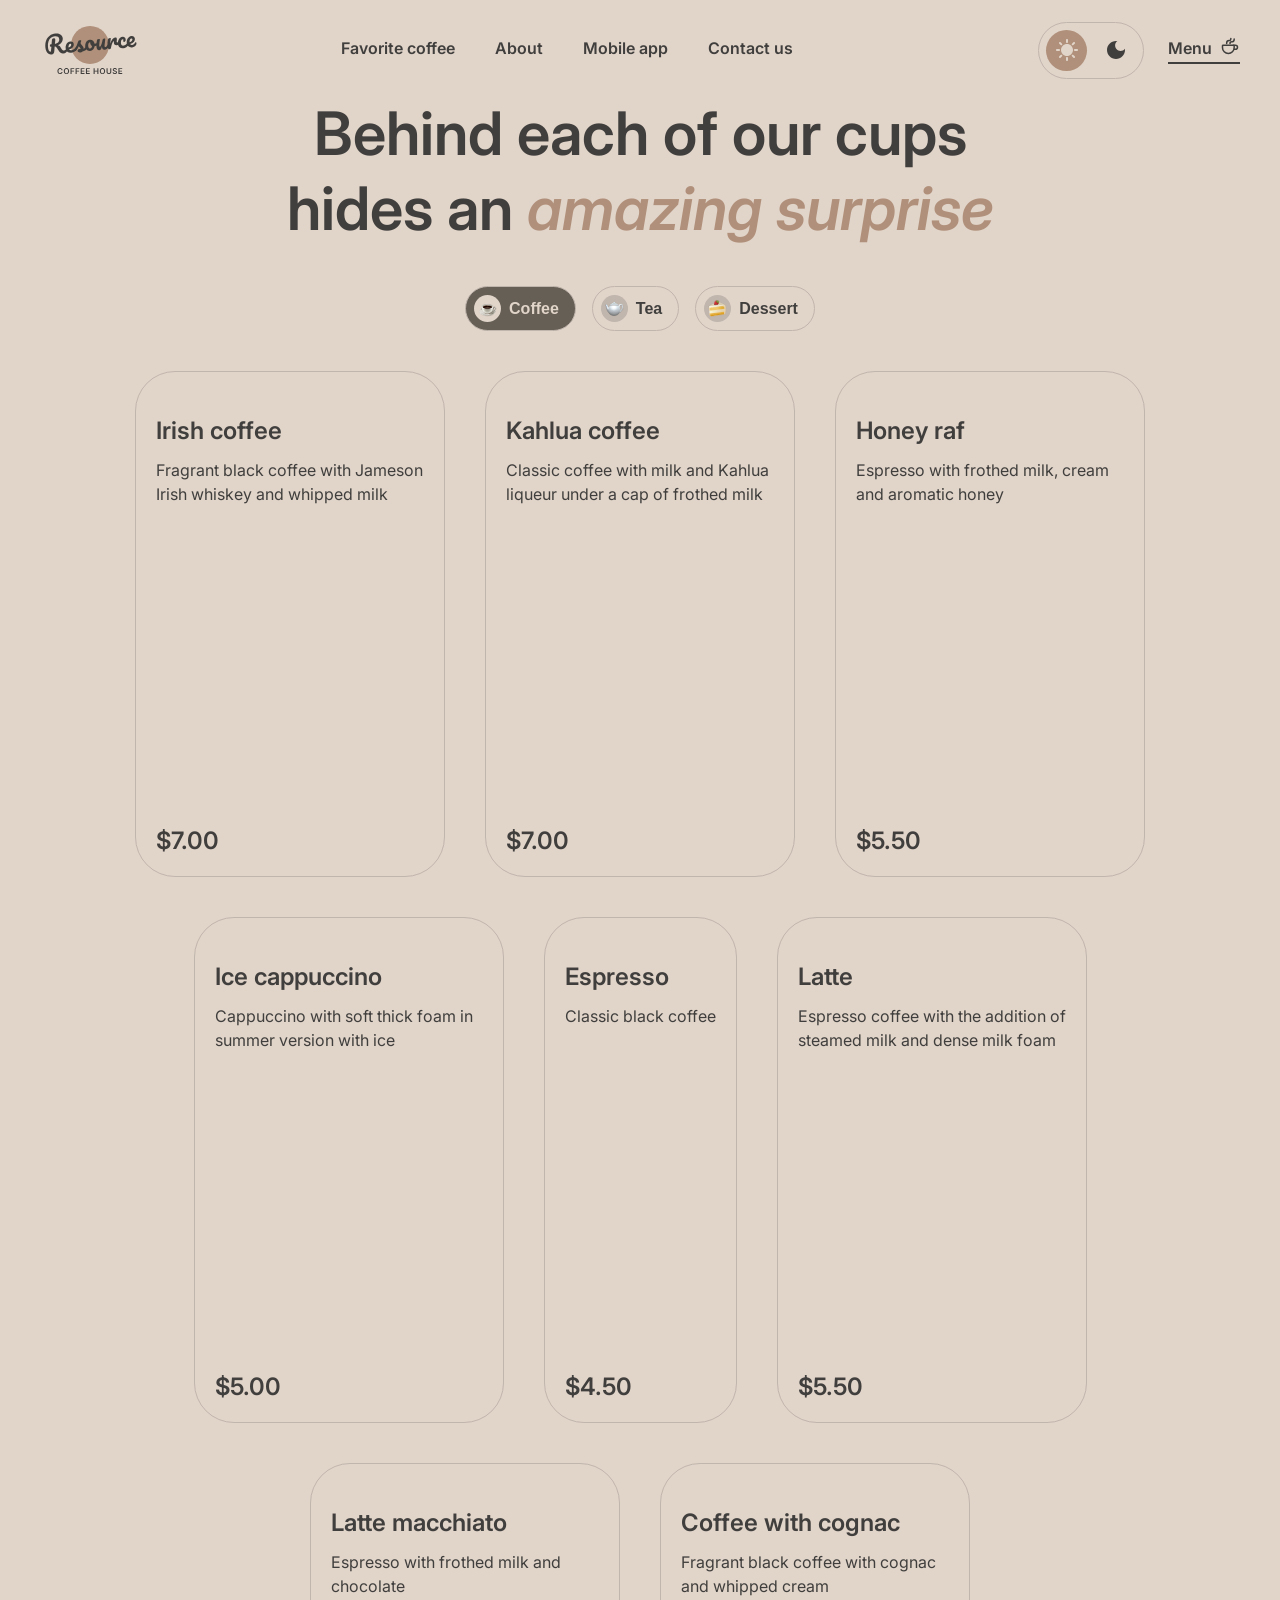
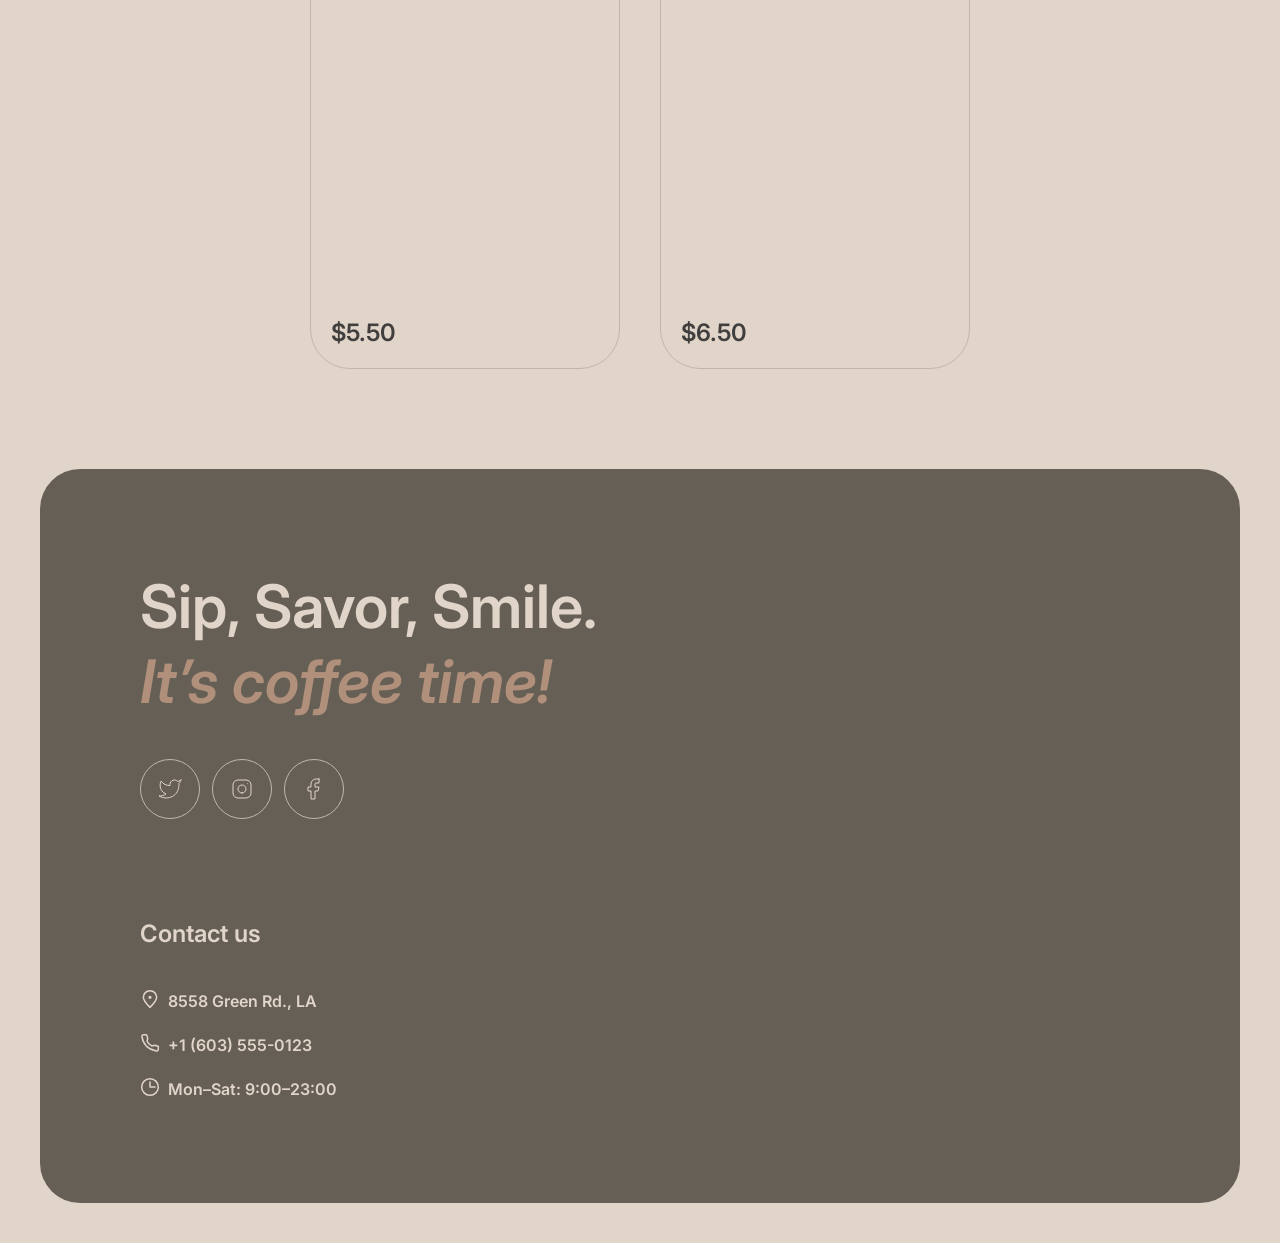
==== commit 2599696c: "refactor: add separate class for picture" ====
--- a/menu-copy.html
+++ b/menu-copy.html
@@ -157,6 +157,10 @@
             </fieldset>
             
             <p class="card__price modal__price">$7.00</p>
+            <p class="modal__info">
+              The total price depends on the selected size and additives. 
+              After adding the item, you can review it in My order.
+            </p>
             <button type="button" class="modal__close">
               <span class="modal__close-text">Close</span>
             </button>
--- a/css/style.css
+++ b/css/style.css
@@ -974,8 +974,7 @@
   flex-direction: row;
   width: 100%;
   max-width: 100%;
-  /* max-width: 800px;
-  width: 800px; */
+  min-height: auto;
   padding: var(--indent-small);
   background-color: var(--bg-page);
 }
